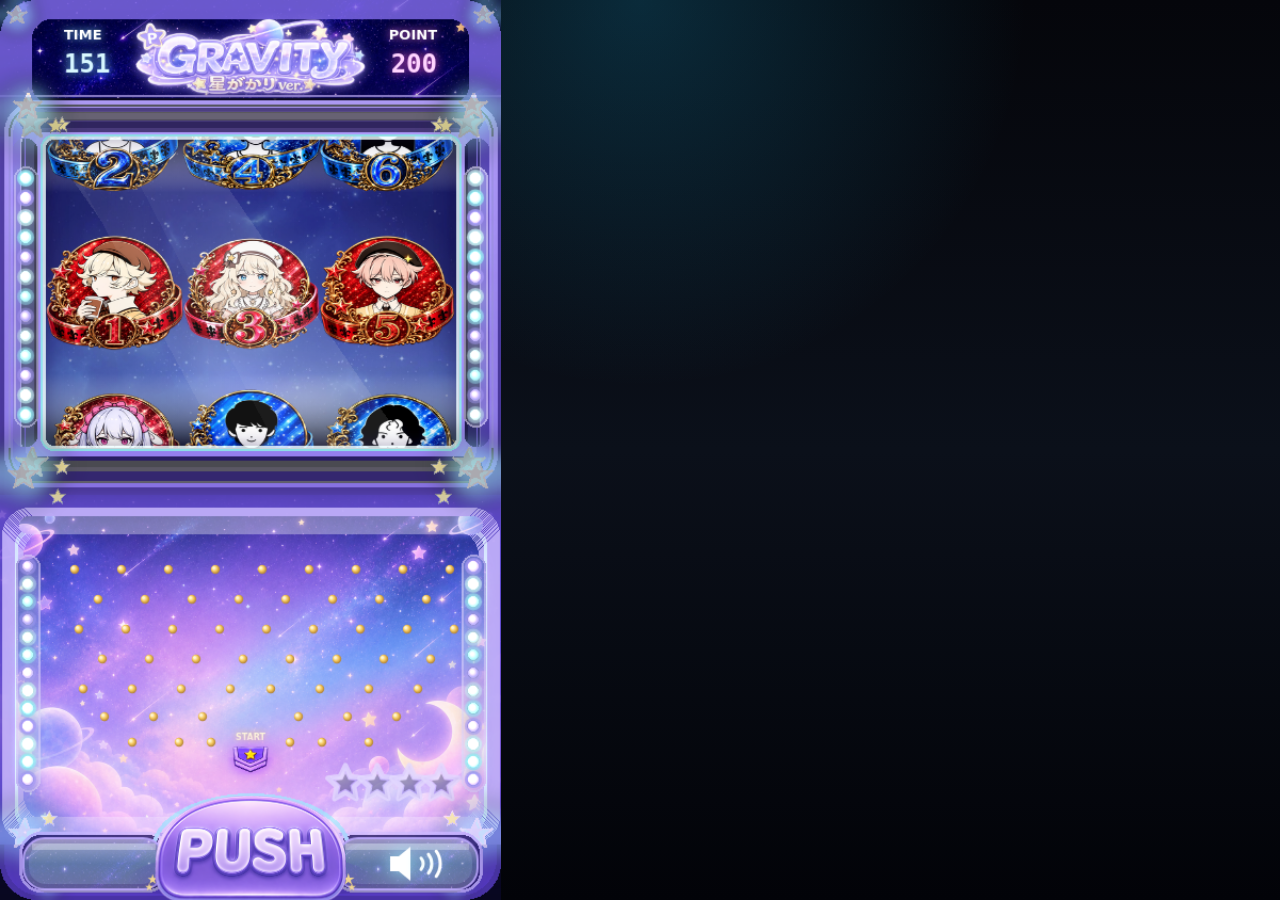
==== index.html @ bc3cf7cd "Add sound level control" ====
<!doctype html>
<html lang="ja">
  <head>
    <meta charset="utf-8">
    <meta name="viewport" content="width=device-width, initial-scale=1, viewport-fit=cover">
    <title>CR Unity One Week HTML Port</title>
    <script>
      (() => {
        const params = new URLSearchParams(location.search);
        let embedded = false;
        try {
          embedded = window.self !== window.top;
        } catch (_) {
          embedded = true;
        }
        if (!embedded && !params.has("loader") && !params.has("gravityLoader")) return;

        const applyLoaderFit = () => {
          const top = window.innerHeight >= 812 ? 98 : 74;
          document.documentElement.classList.add("loader-fit");
          document.documentElement.style.setProperty("--loader-top", `${top}px`);
        };
        applyLoaderFit();
        window.addEventListener("resize", applyLoaderFit, { passive: true });
      })();
    </script>
    <link rel="stylesheet" href="styles.css?v=html-port-20260513-16">
  </head>
  <body>
    <main class="app-shell">
      <section class="phone-stage" aria-label="Pachinko game">
        <canvas id="game" width="470" height="844"></canvas>
        <video id="puchunVideo" class="puchun-video" playsinline webkit-playsinline preload="auto" muted aria-hidden="true"></video>
        <button id="spinButton" class="spin-button" type="button">PUSH</button>
        <div id="loading" class="loading">LOADING</div>
      </section>
    </main>
    <script src="game.js?v=html-port-20260513-20"></script>
  </body>
</html>
---- styles.css ----
:root {
  color-scheme: dark;
  --safe-top: env(safe-area-inset-top, 0px);
  --safe-bottom: env(safe-area-inset-bottom, 0px);
  --loader-top: 0px;
  --accent: #ff2a7f;
  --accent-2: #8067ff;
  --gold: #f6c95f;
  --panel: rgba(5, 8, 18, 0.78);
}

html,
body {
  margin: 0;
  width: 100%;
  height: 100%;
  overflow: hidden;
  background: #000;
}

body {
  font-family: system-ui, -apple-system, BlinkMacSystemFont, "Segoe UI", sans-serif;
  -webkit-tap-highlight-color: transparent;
  user-select: none;
}

.app-shell {
  width: 100vw;
  height: 100vh;
  height: 100dvh;
  display: grid;
  align-items: center;
  justify-items: start;
  background:
    radial-gradient(circle at 50% 0%, rgba(27, 160, 209, 0.24), transparent 35%),
    linear-gradient(180deg, #05060b 0%, #0b101a 50%, #020308 100%);
}

.loader-fit .app-shell {
  position: relative;
  align-items: start;
  justify-items: center;
  background: #000;
  overflow: hidden;
}

.phone-stage {
  position: relative;
  width: 100vw;
  height: calc(100vh - var(--safe-top) - var(--safe-bottom));
  height: calc(100dvh - var(--safe-top) - var(--safe-bottom));
  aspect-ratio: 470 / 844;
  max-height: calc(100vh - var(--safe-top) - var(--safe-bottom));
  max-height: calc(100dvh - var(--safe-top) - var(--safe-bottom));
  background: #000;
  overflow: hidden;
}

.loader-fit .phone-stage {
  position: absolute;
  top: var(--loader-top);
  left: 50%;
  width: calc((100dvh - var(--loader-top)) * 470 / 844);
  height: calc(100dvh - var(--loader-top));
  max-height: none;
  transform: translateX(-50%);
}

@media (min-aspect-ratio: 470 / 844) {
  .phone-stage {
    width: calc((100vh - var(--safe-top) - var(--safe-bottom)) * 470 / 844);
    width: calc((100dvh - var(--safe-top) - var(--safe-bottom)) * 470 / 844);
    height: calc(100vh - var(--safe-top) - var(--safe-bottom));
    height: calc(100dvh - var(--safe-top) - var(--safe-bottom));
  }
}

@media (min-aspect-ratio: 470 / 844) {
  .loader-fit .phone-stage {
    width: calc((100dvh - var(--loader-top)) * 470 / 844);
    height: calc(100dvh - var(--loader-top));
  }
}

#game {
  display: block;
  width: 100%;
  height: 100%;
  background: #02040a;
}

.puchun-video {
  position: absolute;
  z-index: 4;
  display: block;
  object-fit: contain;
  background: #000;
  opacity: 0;
  visibility: hidden;
  pointer-events: none;
}

.puchun-video.is-visible {
  opacity: 1;
  visibility: visible;
}

.spin-button {
  position: absolute;
  z-index: 5;
  left: 50%;
  bottom: -1.54%;
  transform: translateX(-50%);
  width: 40%;
  height: 14%;
  box-sizing: border-box;
  overflow: visible;
  border: 0;
  border-radius: 0;
  color: transparent;
  background: url("assets/button_push.png?v=html-port-20260513-09") center / contain no-repeat;
  font: 0/1 system-ui, sans-serif;
  letter-spacing: 0;
  isolation: isolate;
  animation: pushPulse 1.55s ease-in-out infinite;
  touch-action: manipulation;
  transition: transform 80ms ease, filter 80ms ease;
}

.spin-button::before {
  content: none;
}

.spin-button::after {
  content: none;
}

.spin-button:disabled {
  opacity: 0.44;
  filter: grayscale(0.5);
  animation: none;
}

.spin-button.is-result-hidden {
  opacity: 0;
  visibility: hidden;
  pointer-events: none;
  animation: none;
  filter: none;
  transform: translateX(-50%) translateY(8px) scale(0.96);
  transition: opacity 0.5s ease, transform 0.5s ease, visibility 0.5s ease;
}

.spin-button.is-result-ready {
  opacity: 1;
  visibility: visible;
  pointer-events: auto;
  transform: translateX(-50%);
  transition: opacity 0.65s ease, transform 0.65s ease;
}

.spin-button:active:not(:disabled),
.spin-button.is-pressing:not(:disabled) {
  transform: translateX(-50%) translateY(2px) scale(0.96);
}

@keyframes pushPulse {
  0%,
  100% {
    filter:
      brightness(1)
      drop-shadow(0 12px 12px rgba(0, 0, 0, 0.46))
      drop-shadow(0 0 11px rgba(220, 196, 255, 0.7))
      drop-shadow(0 0 22px rgba(255, 116, 218, 0.45));
  }
  50% {
    filter:
      brightness(1.16)
      drop-shadow(0 12px 12px rgba(0, 0, 0, 0.46))
      drop-shadow(0 0 16px rgba(240, 225, 255, 0.9))
      drop-shadow(0 0 32px rgba(255, 116, 218, 0.62));
  }
}

@keyframes pushRingPulse {
  0%,
  100% {
    box-shadow:
      0 0 10px rgba(255, 255, 255, 0.66),
      0 0 22px rgba(255, 116, 218, 0.62),
      0 0 34px rgba(153, 128, 255, 0.38);
    opacity: 0.72;
  }
  50% {
    box-shadow:
      0 0 14px rgba(255, 255, 255, 0.86),
      0 0 28px rgba(255, 116, 218, 0.72),
      0 0 44px rgba(153, 128, 255, 0.48);
    opacity: 1;
  }
}

@media (pointer: coarse), (max-width: 700px) {
  .spin-button {
    animation: none;
    filter:
      brightness(1.08)
      drop-shadow(0 12px 12px rgba(0, 0, 0, 0.46))
      drop-shadow(0 0 13px rgba(220, 196, 255, 0.66))
      drop-shadow(0 0 24px rgba(255, 116, 218, 0.42));
  }
}

.loading {
  position: absolute;
  inset: 0;
  display: grid;
  place-items: center;
  background: #02040a;
  color: #fff;
  font: 800 14px/1 system-ui, sans-serif;
  letter-spacing: 0.12em;
}

.loading[hidden] {
  display: none;
}
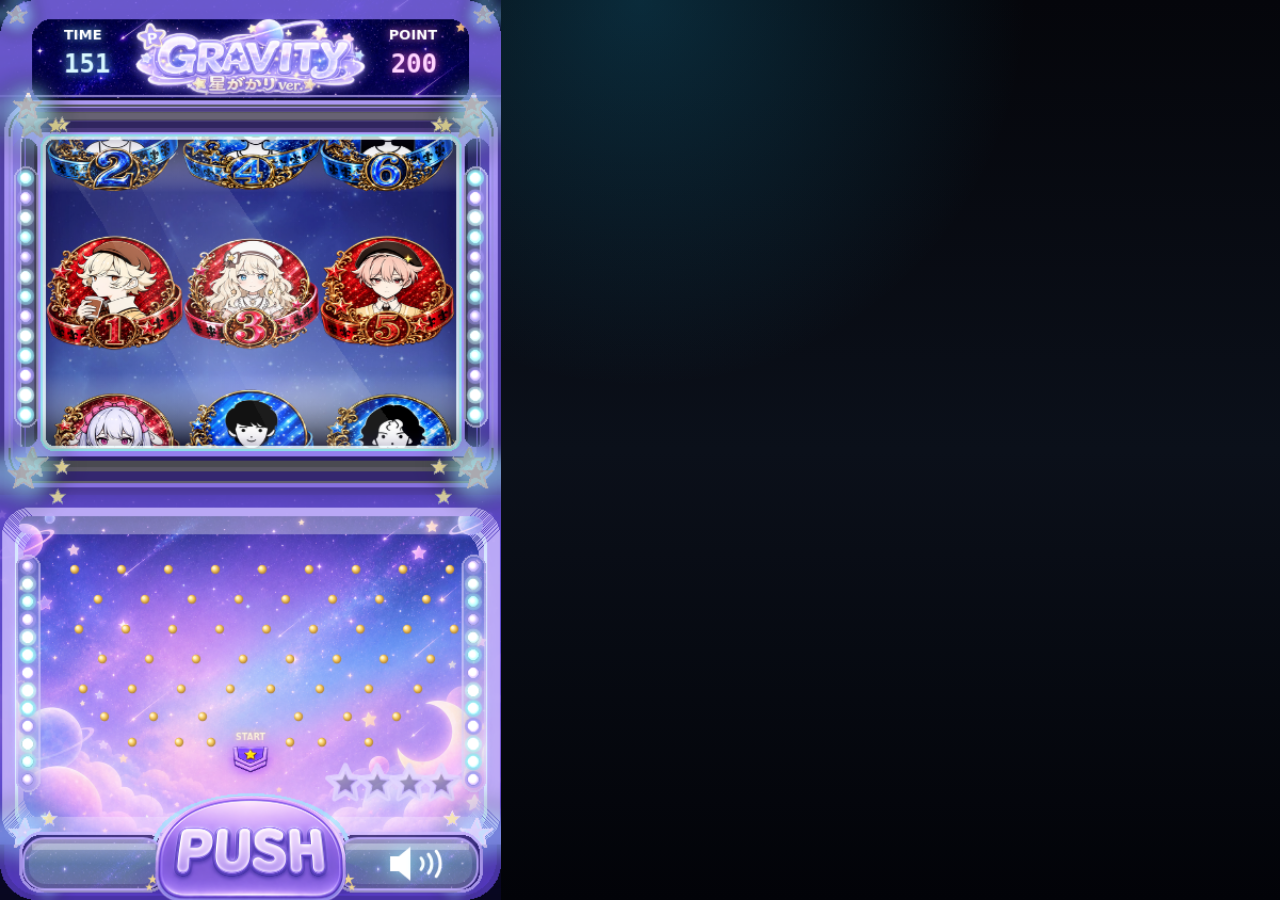
==== commit fb8a6e49: "Fix sound levels on iOS" ====
--- a/index.html
+++ b/index.html
@@ -35,6 +35,6 @@
         <div id="loading" class="loading">LOADING</div>
       </section>
     </main>
-    <script src="game.js?v=html-port-20260513-20"></script>
+    <script src="game.js?v=html-port-20260513-22"></script>
   </body>
 </html>
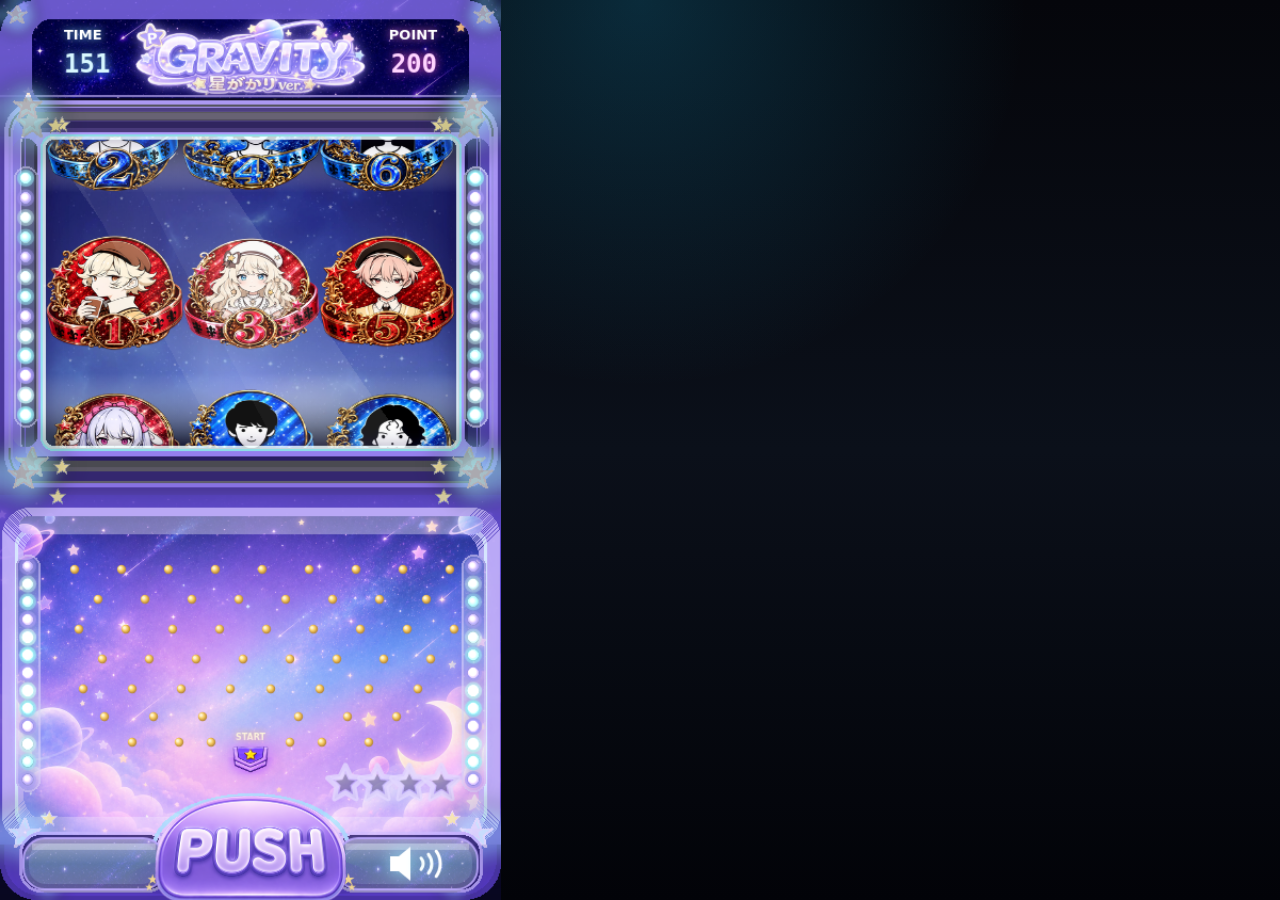
==== commit 92044b56: "Adjust sound level curve" ====
--- a/index.html
+++ b/index.html
@@ -35,6 +35,6 @@
         <div id="loading" class="loading">LOADING</div>
       </section>
     </main>
-    <script src="game.js?v=html-port-20260513-22"></script>
+    <script src="game.js?v=html-port-20260513-23"></script>
   </body>
 </html>
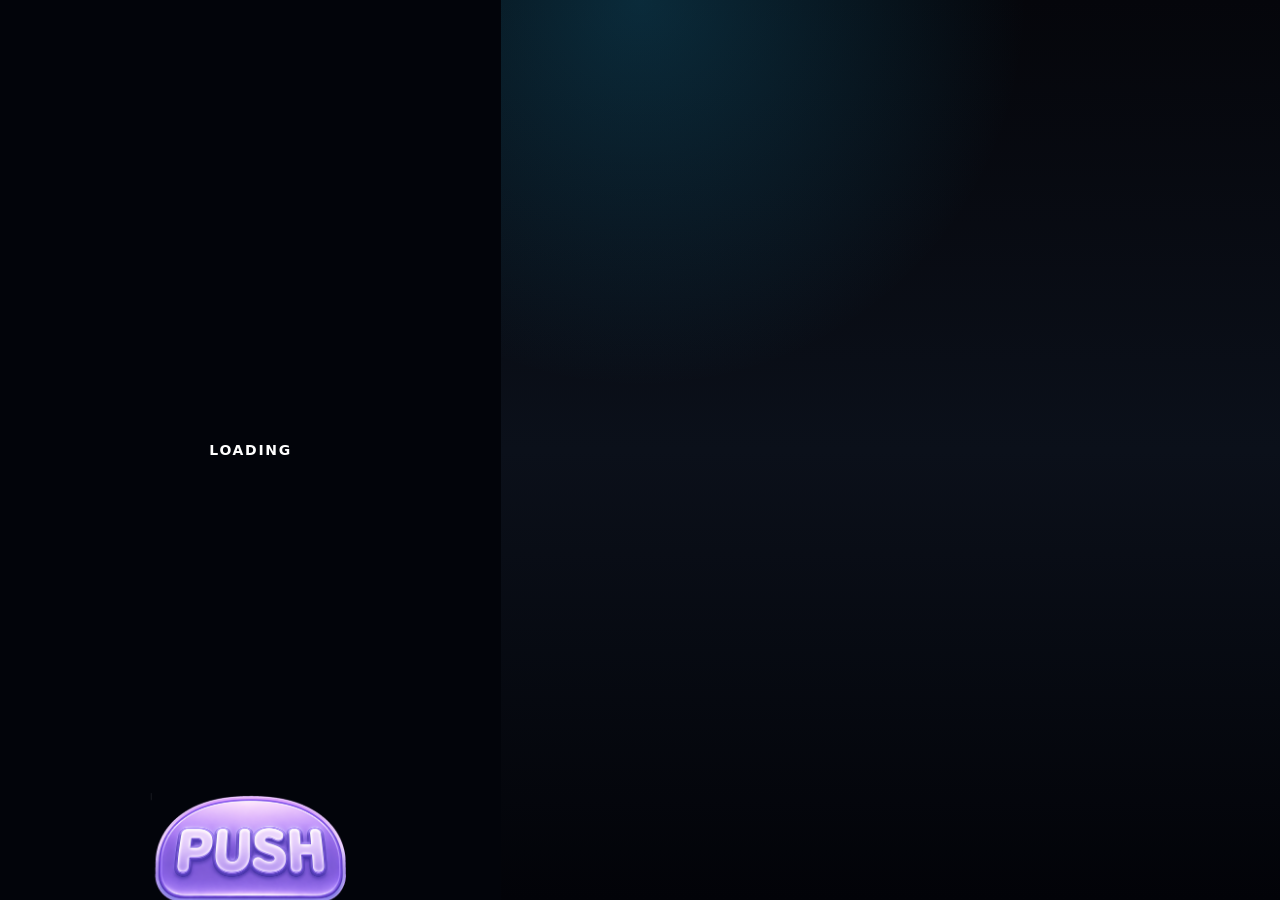
==== commit 895aefc9: "Reduce BGM switch stutter" ====
--- a/index.html
+++ b/index.html
@@ -35,6 +35,6 @@
         <div id="loading" class="loading">LOADING</div>
       </section>
     </main>
-    <script src="game.js?v=html-port-20260513-23"></script>
+    <script src="game.js?v=html-port-20260513-25"></script>
   </body>
 </html>
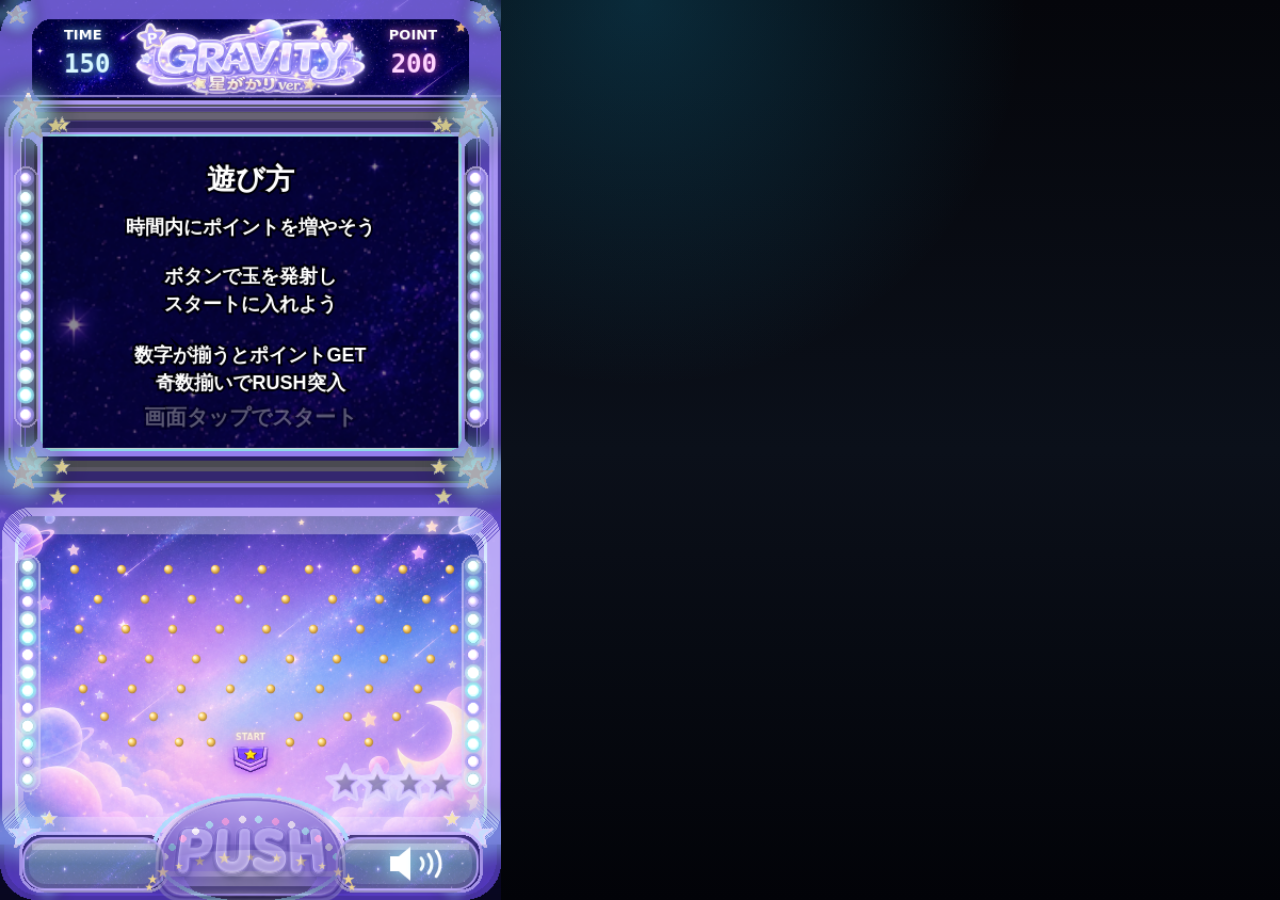
==== commit 82fd0e37: "Add intro rules screen" ====
--- a/index.html
+++ b/index.html
@@ -35,6 +35,6 @@
         <div id="loading" class="loading">LOADING</div>
       </section>
     </main>
-    <script src="game.js?v=html-port-20260513-25"></script>
+    <script src="game.js?v=html-port-20260513-32"></script>
   </body>
 </html>
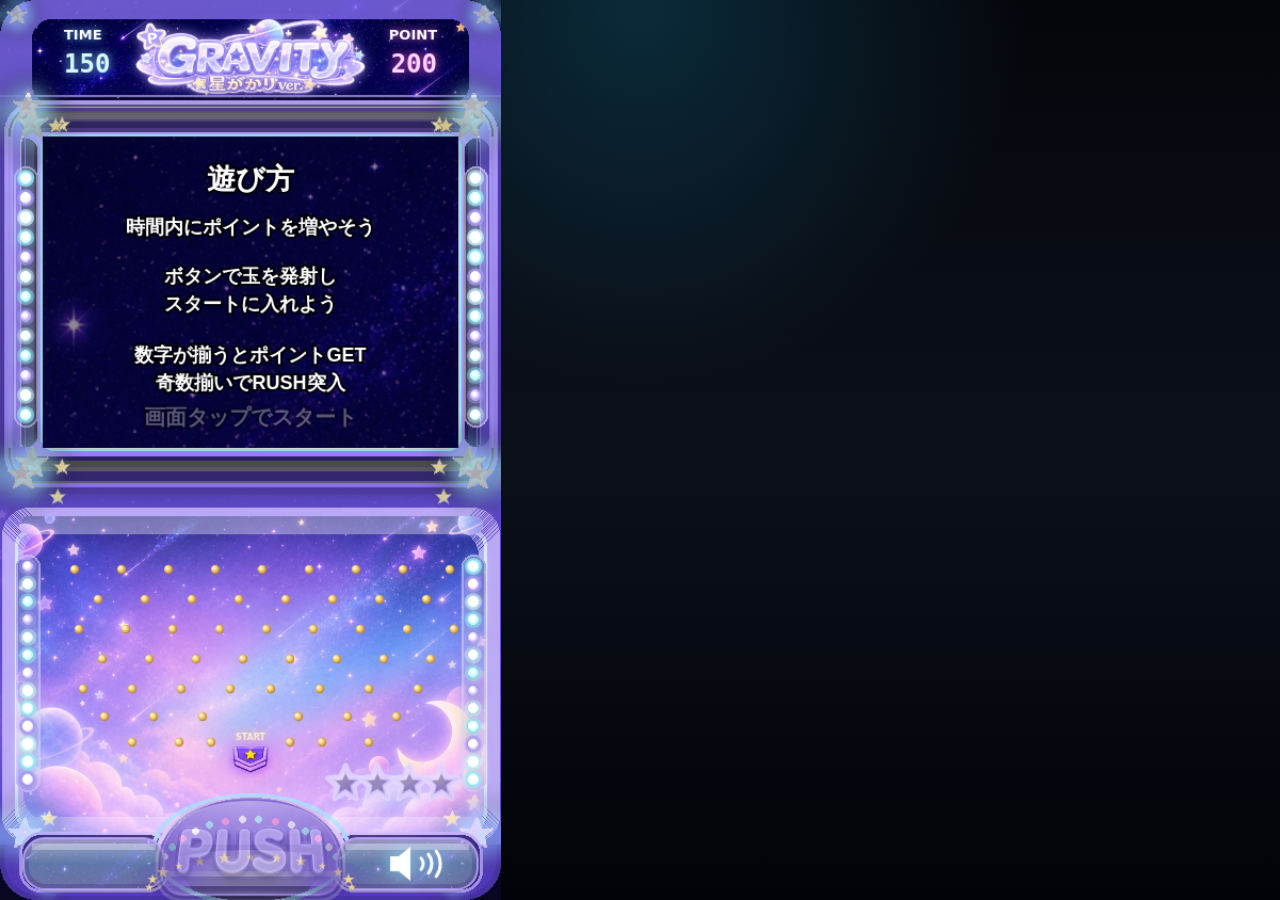
==== commit ccc6d45f: "Tune sound level balance" ====
--- a/index.html
+++ b/index.html
@@ -35,6 +35,6 @@
         <div id="loading" class="loading">LOADING</div>
       </section>
     </main>
-    <script src="game.js?v=html-port-20260513-32"></script>
+    <script src="game.js?v=html-port-20260513-33"></script>
   </body>
 </html>
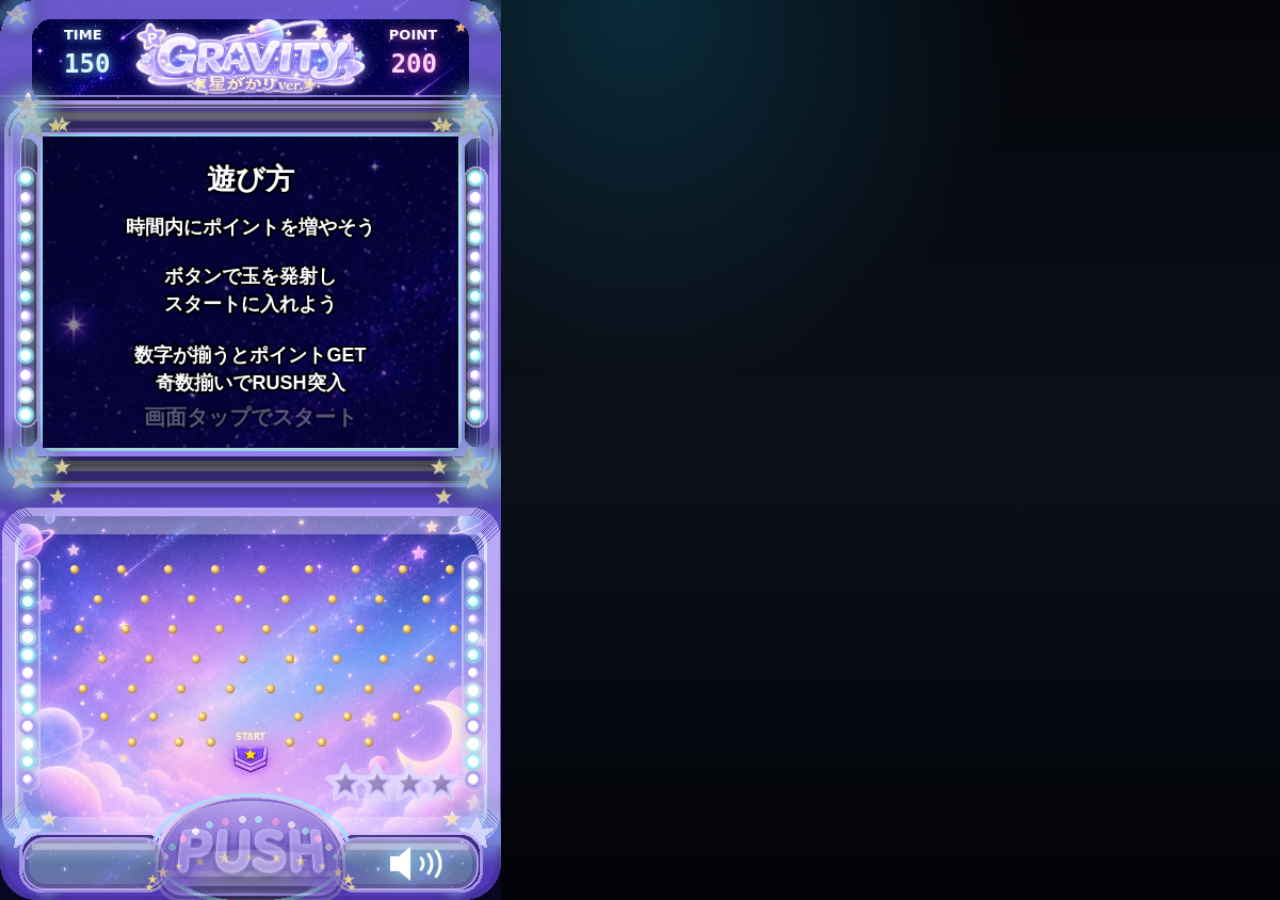
==== commit 59abfda4: "Improve loading and intro sound controls" ====
--- a/index.html
+++ b/index.html
@@ -24,7 +24,7 @@
         window.addEventListener("resize", applyLoaderFit, { passive: true });
       })();
     </script>
-    <link rel="stylesheet" href="styles.css?v=html-port-20260513-16">
+    <link rel="stylesheet" href="styles.css?v=html-port-20260514-36">
   </head>
   <body>
     <main class="app-shell">
@@ -32,9 +32,9 @@
         <canvas id="game" width="470" height="844"></canvas>
         <video id="puchunVideo" class="puchun-video" playsinline webkit-playsinline preload="auto" muted aria-hidden="true"></video>
         <button id="spinButton" class="spin-button" type="button">PUSH</button>
-        <div id="loading" class="loading">LOADING</div>
+        <div id="loading" class="loading">LOADING 0%</div>
       </section>
     </main>
-    <script src="game.js?v=html-port-20260513-33"></script>
+    <script src="game.js?v=html-port-20260514-37"></script>
   </body>
 </html>
--- a/styles.css
+++ b/styles.css
@@ -220,6 +220,21 @@
   color: #fff;
   font: 800 14px/1 system-ui, sans-serif;
   letter-spacing: 0.12em;
+  --loading-progress: 0%;
+}
+
+.loading::after {
+  content: "";
+  position: absolute;
+  left: 28%;
+  right: 28%;
+  top: calc(50% + 30px);
+  height: 4px;
+  border-radius: 999px;
+  background:
+    linear-gradient(90deg, #9ef7ff, #ff7cde) left / var(--loading-progress) 100% no-repeat,
+    rgba(255, 255, 255, 0.16);
+  box-shadow: 0 0 18px rgba(158, 247, 255, 0.28);
 }
 
 .loading[hidden] {
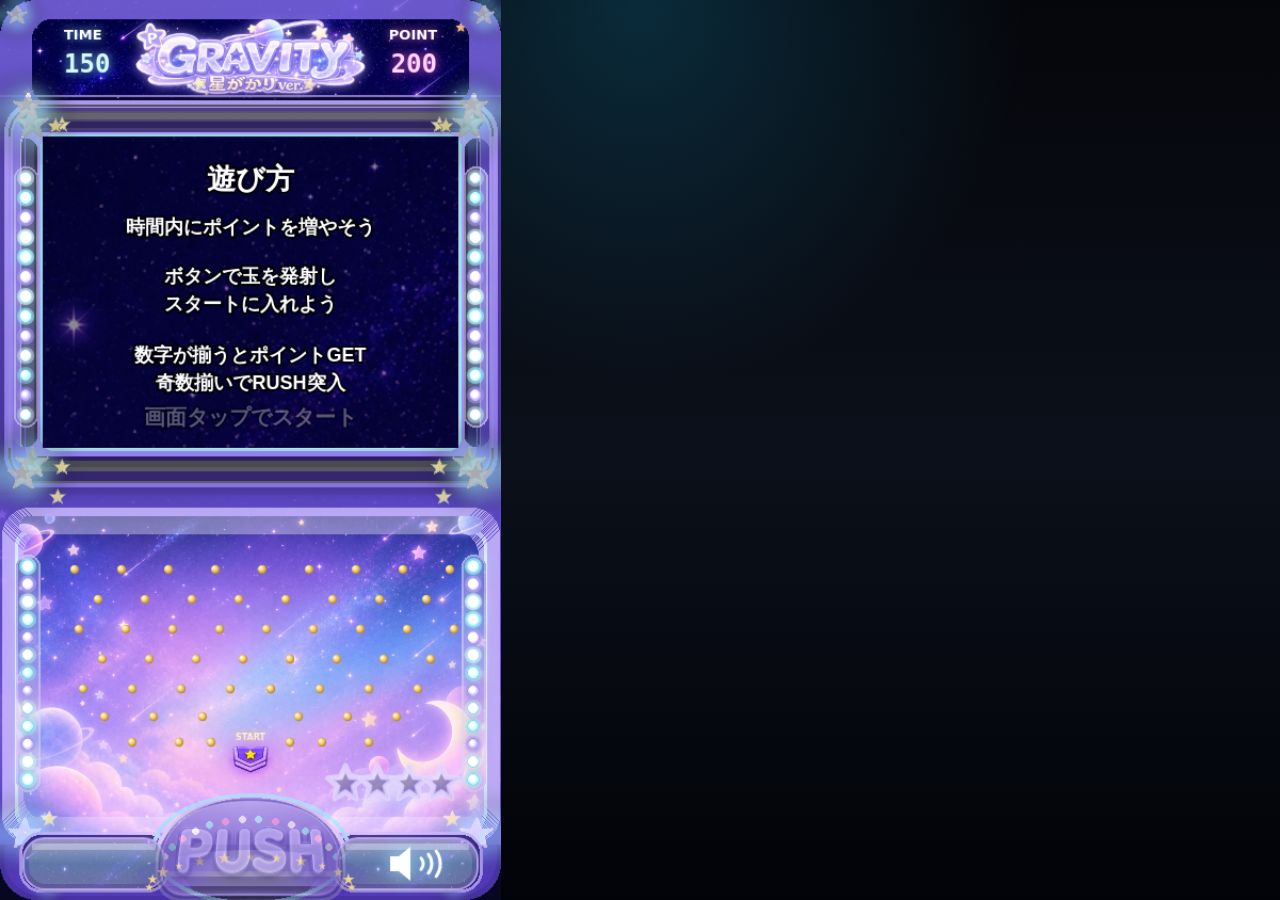
==== commit 29975677: "Reorder puchun frames" ====
--- a/index.html
+++ b/index.html
@@ -24,7 +24,7 @@
         window.addEventListener("resize", applyLoaderFit, { passive: true });
       })();
     </script>
-    <link rel="stylesheet" href="styles.css?v=html-port-20260514-36">
+    <link rel="stylesheet" href="styles.css?v=html-port-20260514-37">
   </head>
   <body>
     <main class="app-shell">
@@ -35,6 +35,6 @@
         <div id="loading" class="loading">LOADING 0%</div>
       </section>
     </main>
-    <script src="game.js?v=html-port-20260514-37"></script>
+    <script src="game.js?v=html-port-20260514-38"></script>
   </body>
 </html>
--- a/styles.css
+++ b/styles.css
@@ -213,6 +213,7 @@
 
 .loading {
   position: absolute;
+  z-index: 10;
   inset: 0;
   display: grid;
   place-items: center;
